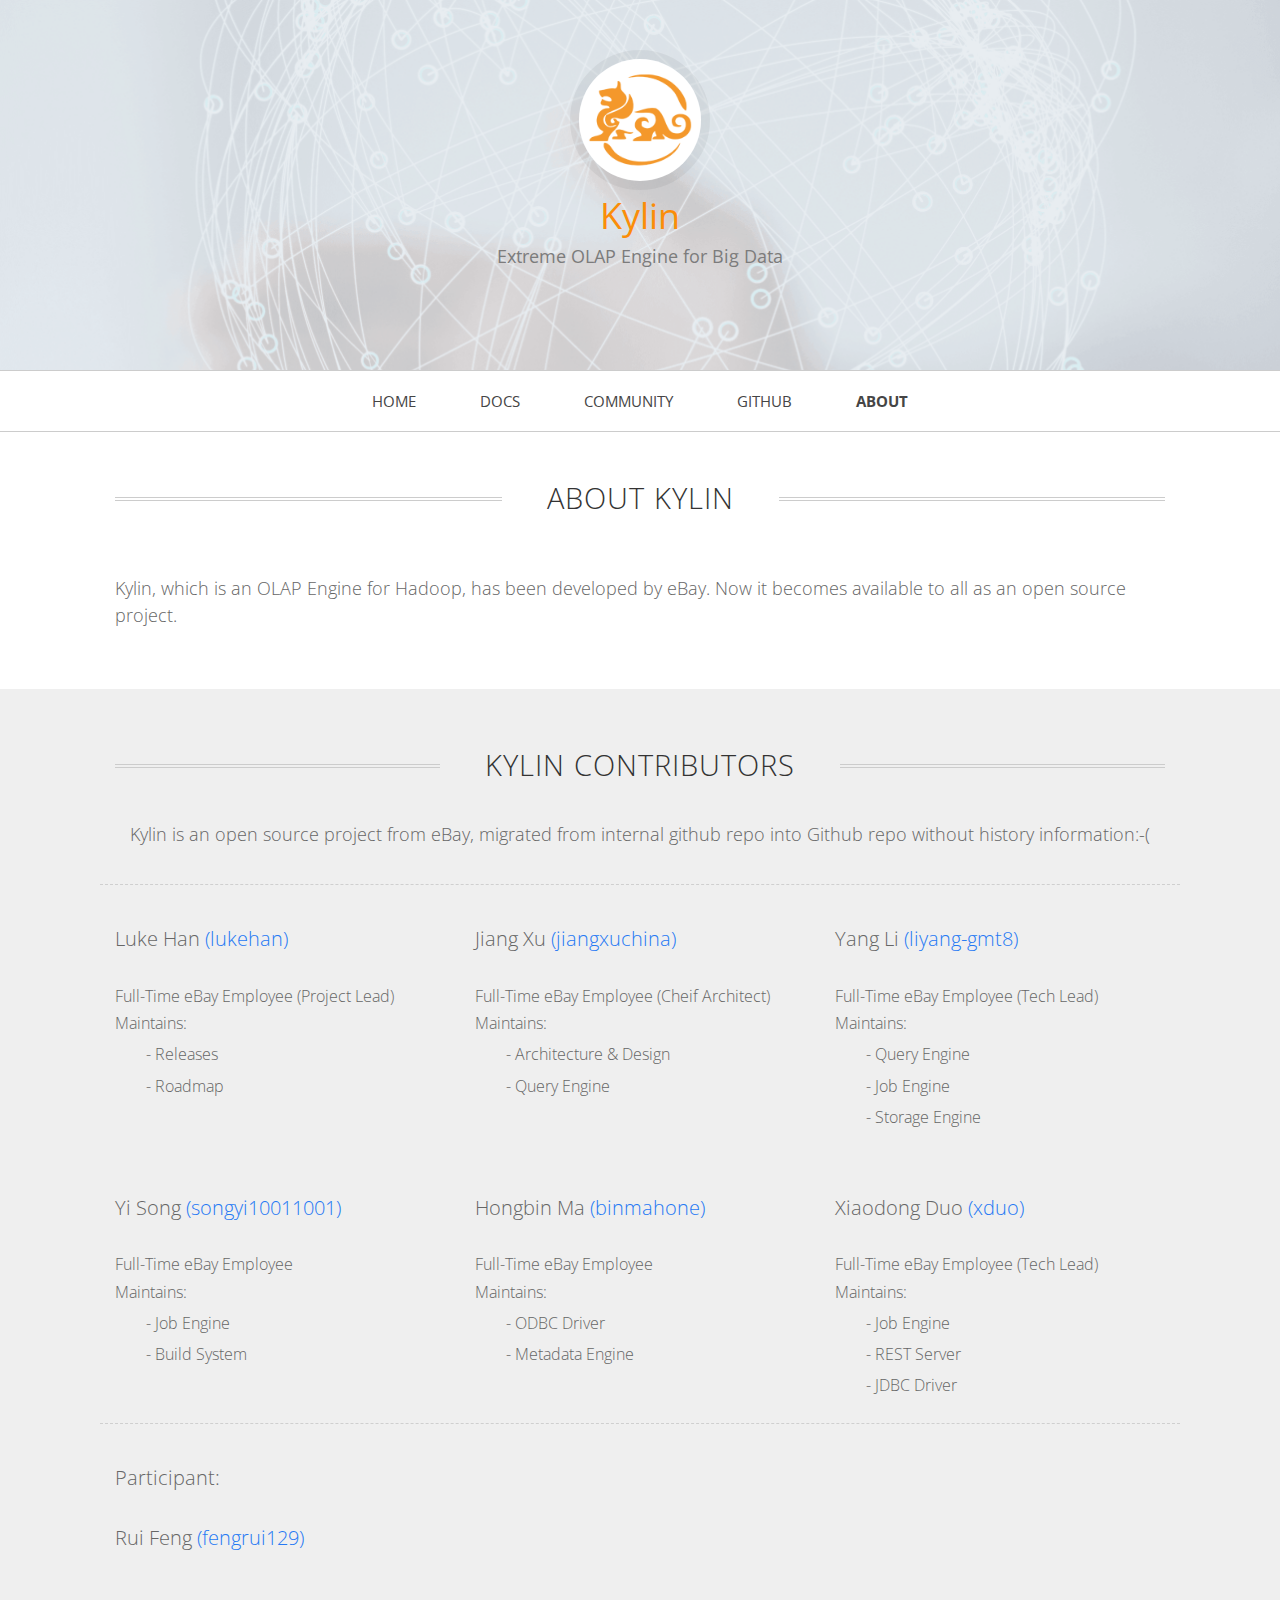
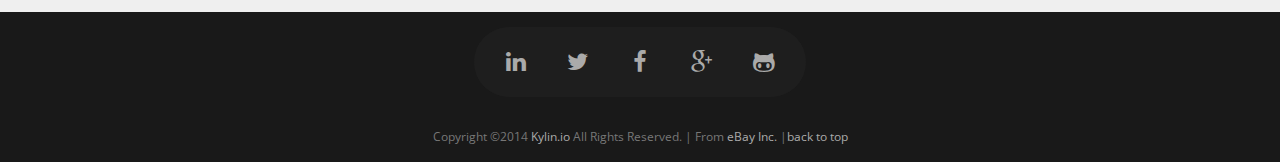
==== about.html @ 68517e30 "move pages from gh-pages to this repo" ====
<!DOCTYPE html>
<html lang="en">
<head>
<meta charset="utf-8">
<meta name="viewport"    content="width=device-width, initial-scale=1.0">
<meta name="description" content="">
<meta name="author"      content="Plotline">
<title>Kylin OLAP Engine for Big Data</title>
<link rel="shortcut icon" href="favicon.ico" type="image/x-icon">
<link rel="stylesheet" href="assets/css/animate.css">
<!-- Bootstrap -->
<link rel="stylesheet" href="assets/css/bootstrap.min.css">

<!-- Fonts -->
<link rel="stylesheet" href="http://fonts.googleapis.com/css?family=Alice|Open+Sans:400,300,600,700">

<!-- Icons -->
<link rel="stylesheet" href="assets/css/font-awesome.min.css">
<!-- Custom styles -->
<link rel="stylesheet" href="assets/css/styles.css">

<!--[if lt IE 9]> <script src="assets/js/html5shiv.js"></script> <![endif]-->
<script>
  (function(i,s,o,g,r,a,m){i['GoogleAnalyticsObject']=r;i[r]=i[r]||function(){
  (i[r].q=i[r].q||[]).push(arguments)},i[r].l=1*new Date();a=s.createElement(o),
  m=s.getElementsByTagName(o)[0];a.async=1;a.src=g;m.parentNode.insertBefore(a,m)
  })(window,document,'script','//www.google-analytics.com/analytics.js','ga');

  ga('create', 'UA-55534813-1', 'auto');
  ga('send', 'pageview');

</script>
</head>
<body class="home">
<header id="header" >
  <div id="head" class="parallax" parallax-speed="2" >
    <div id="logo" class="text-center"> <img class="img-circle" id="circlelogo" src="assets/images/kylin_logo.jpg" > <span class="title" >Kylin</span> <span class="tagline">Extreme OLAP Engine for Big Data<br>
      </span> </div>
  </div>
  <nav class="navbar navbar-default navbar-sticky">
    <div class="container-fluid">
      <div class="navbar-header"> </div>
      <div class="navbar-collapse collapse">
        <ul class="nav navbar-nav">
          <li><a href="index.html">Home</a></li>
          <li><a href="document.html" >Docs</a></li>
          <li><a href="community.html">Community</a></li>          
          <li><a href="https://github.com/KylinOLAP/Kylin" target="_blank">github</a></li>
          <li><a href="about.html"><b>About</b></a></li>
        </ul>
      </div>
      <!--/.nav-collapse --> 
    </div>
  </nav>
</header>
<main id="main" >
<section id="first" class="main">
    <header style="padding:2em 0 4em 0;">
      <div class="container" >
        <h4 class="section-title"><span> About Kylin </span></h4>
         <!-- second-->
  <div class="row">
          <div class="col-sm-12 col-md-12">
            <div >
            <p class="aboutkylin" style="font-size:1.2em">Kylin, which is an OLAP Engine for Hadoop, has been developed by eBay. Now it becomes available to all as an open source project.</p>
           
          </div>
        </div>
         </div>
      </div>
      <!-- /container --> 
      
    </header>
  </section>

  
    <div id="second" class=" main" style="background-color:#efefef;" >
      <header style="background-color:#efefef;" >
        <div class="container">
          <h4 class="section-title"><span>Kylin Contributors</span></h4>
          <div class="row" style="margin-top:-20px;" id="contributors">
          <p class="core_team">Kylin is an open source project from eBay, migrated from internal github repo into Github repo without history information:-(</p>
            <div class="col-sm-4 col-md-4">
              <p class="normal_text people_name">Luke Han <a href="https://github.com/lukehan" target="_blank">(lukehan)</a></p>
              <p><span class="people_intro">Full-Time eBay Employee (Project Lead)</span><br/><span class="maintain">Maintains:</span><br/>
<span class="maintains">- Releases</span><br/>
<span class="maintains">- Roadmap</span></p>
        
            </div>
       
            <div class="col-sm-4 col-md-4">
              <p class="normal_text people_name">Jiang Xu <a href="https://github.com/jiangxuchina" target="_blank">(jiangxuchina)</a></p>
              <p><span class="people_intro">Full-Time eBay Employee (Cheif Architect)</span><br/><span class="maintain">Maintains:</span><br/>
<span class="maintains">- Architecture & Design</span><br/>
<span class="maintains">- Query Engine</span></p>
        
            </div>
            
            <div class="col-sm-4 col-md-4">
              <p class="normal_text people_name">Yang Li <a href="https://github.com/liyang-gmt8" target="_blank">(liyang-gmt8)</a></p>
              <p><span class="people_intro">Full-Time eBay Employee (Tech Lead)</span><br/><span class="maintain">Maintains:</span><br/>
<span class="maintains">- Query Engine</span><br/>
<span class="maintains">- Job Engine</span><br/>
<span class="maintains">- Storage Engine</span></p>
        
            </div>
          
          </div>
          
          <div class="row"  id="contributors2">
         
            <div class="col-sm-4 col-md-4">
              <p class="normal_text people_name">Yi Song <a href="https://github.com/songyi10011001" target="_blank">(songyi10011001)</a></p>
              <p><span class="people_intro">Full-Time eBay Employee</span><br/><span class="maintain">Maintains:</span><br/>
<span class="maintains">- Job Engine</span><br/>
<span class="maintains">- Build System</span></p>
        
            </div>
       
            <div class="col-sm-4 col-md-4">
              <p class="normal_text people_name">Hongbin Ma <a href="https://github.com/binmahone" target="_blank">(binmahone)</a></p>
              <p><span class="people_intro">Full-Time eBay Employee</span><br/><span class="maintain">Maintains:</span><br/>
<span class="maintains">- ODBC Driver</span><br/>
<span class="maintains">- Metadata Engine</span></p>
        
            </div>
            
            <div class="col-sm-4 col-md-4">
              <p class="normal_text people_name">Xiaodong Duo <a href="https://github.com/xduo" target="_blank">(xduo)</a></p>
              <p><span class="people_intro">Full-Time eBay Employee (Tech Lead)</span><br/><span class="maintain">Maintains:</span><br/>
<span class="maintains">- Job Engine</span><br/>
<span class="maintains">- REST Server</span><br/>
<span class="maintains">- JDBC Driver</span></p>
        
            </div>
          
          </div>
          
       
             <p class="normal_text">Participant: <p>
             <p class="normal_text participant">Rui Feng <a href="https://github.com/fengrui129" target="_blank">(fengrui129)</a></p>
          
        </div>
        <!-- /container --> 
        
      </header>
    </div>
    <!-- / section --> 
  </div>
  <!-- /container -->
  
  </header>
  </section>
</main>
<footer id="underfooter">
  <div class="container">
    <div class="row">
      <div class="col-md-12 widget" >
        <div class="widget-body" style="text-align:center">
          <ul class="icons">
            <li><a href="https://www.linkedin.com/groups/KylinOLAP-6785709?home=&gid=6785709&trk=anet_ug_hm" target="_blank" class="fa fa-linkedin fa-lg"></a></li>
            <li><a href="https://twitter.com/debashis_saha/status/519612003443146752" target="_blank" class="fa fa-twitter fa-lg"></a></li>
            <li><a href="https://www.facebook.com/kylinio?skip_nax_wizard=true&ref_type=logout_gear" target="_blank" class="fa fa-facebook fa-lg"></a></li>
            <li><a href="https://plus.google.com/communities/101138166999680123468" target="_blank" class="fa fa-google-plus fa-lg"></a></li>
            <li><a href="https://github.com/KylinOLAP/Kylin" target="_blank" class="fa fa-github-alt fa-lg"></a></li>
            <!--  <li><a href="#" class="fa fa-weibo fa-lg"></a></li>
         <li><a href="#" class="fa fa-weixin fa-lg"></a></li>-->
          </ul>
          <p style="text-align:center" > Copyright ©2014 <a href="http://kylin.io">Kylin.io</a> All Rights Reserved. | From <a href="http://www.ebayinc.com/">eBay Inc.</a> |<a href="#">back to top</a><br>
          </p>
        </div>
      </div>
    </div>
    <!-- /row of widgets --> 
  </div>
</footer>
<script src="assets/js/jquery-1.9.1.min.js"></script> 
<script src="assets/js/main.js"></script>
</body>
</html>
---- assets/css/styles.css ----
@font-face {
    font-family: 'HelveticaNeueLight';
    src: url('../fonts/helveticaneue_lt.eot');
    src: url('../fonts/helveticaneue_lt.eot') format('embedded-opentype'),
         url('../fonts/helveticaneue_lt.woff') format('woff'),
         url('../fonts/helveticaneue_lt.ttf') format('truetype'),
         url('../fonts/helveticaneue_lt.svg#HelveticaNeueLight') format('svg');
}

@font-face {
    font-family: 'HelveticaNeueRegular';
    src: url('../fonts/helveticaneue-webfont.eot');
    src: url('../fonts/helveticaneue-webfont.eot') format('embedded-opentype'),
         url('../fonts/helveticaneue-webfont.woff') format('woff'),
         url('../fonts/helveticaneue-webfont.ttf') format('truetype'),
         url('../fonts/helveticaneue-webfont.svg#HelveticaNeueRegular') format('svg');
}


/*@font-face {
    font-family: 'open_sanslight';
    src: url('../fonts/opensans-light-webfont.eot');
    src: url('../fonts/opensans-light-webfont.eot?#iefix') format('embedded-opentype'),
         url('../fonts/opensans-light-webfont.woff') format('woff'),
         url('../fonts/opensans-light-webfont.ttf') format('truetype'),
         url('../fonts/opensans-light-webfont.svg#open_sanslight') format('svg');
    font-weight: normal;
    font-style: normal;

}

@font-face {
    font-family: 'open_sansregular';
    src: url('../fonts/opensans-regular-webfont.eot');
    src: url('../fonts/opensans-regular-webfont.eot?#iefix') format('embedded-opentype'),
         url('../fonts/opensans-regular-webfont.woff') format('woff'),
         url('../fonts/opensans-regular-webfont.ttf') format('truetype'),
         url('../fonts/opensans-regular-webfont.svg#open_sansregular') format('svg');
    font-weight: normal;
    font-style: normal;

}
*/



html {
	font-size: 100%;
}


body {
	font-size: 14px;
	font-size: 0.9375rem;
	font-family: 'Open sans', 'HelveticaNeueRegular', Arial, sans-serif;
	color: #666666;
	font-weight:400;
	padding: 0;
}
.topspace {
	margin-top: 40px;
}
p {
	line-height: 1.6em;
	margin: 0 0 30px 0;
	
}

.title_text{
	font-size:1.1em !important;
}

.big_text{
	font-size:1.7em !important;
	font-family: 'Open sans';
	font-weight:300;
}

.normal_text{
	font-size:1.3em !important;
	font-family: 'Open sans';
	font-weight:600;
}
ul, ol {
	line-height: 1.6em;
	margin: 0 0 30px 0;
}
h1, h2, h3, h4, h5, h6, .h1, .h2, .h3, .h4, .h5, .h6 {
	font-family: 'Open sans', 'HelveticaNeueRegular', Arial, sans-serif;
	font-weight: 400;
	color: #333333;
}
h1 {
	font-size: 40px;
	font-size: 2.5rem;
}
h2 {
	font-size: 36px;
	font-size: 2.25rem;
}
h3 {
	font-size: 30px;
	font-size: 1.875rem;
}
h4 {
	font-size: 24px;
	font-size: 1.5rem;
}
h5 {
	font-size: 20px;
	font-size: 1.25rem;
}
a {
	color: #2679f4;
	-webkit-transition: 0.25s;
	-moz-transition: 0.25s;
	-o-transition: 0.25s;
	transition: 0.25s;
}
a:hover, a:focus {
	cursor: pointer;
	color: #2062c4;
	text-decoration: none;
}
/*********************************************************************
 

                                HEADER


**********************************************************************/
#head {
	background: #f4f4f4 url(../images/data.png) top center;
	background-size: cover;
	color: #7C7C7C;
	height: 370px
}
#head .title {
	font-family: 'Open sans';
	font-weight:400;
	font-size: 49px;
	font-size: 3.0625rem;
/*	background-image: -webkit-gradient( linear, left bottom, right bottom, color-stop(0, #C6419E), color-stop(1, #6382FF) );
	background-image: -o-linear-gradient(right, #C6419E 0%, #6382FF 100%);
	background-image: -moz-linear-gradient(right, #C6419E 0%, #6382FF 100%);
	background-image: -webkit-linear-gradient(right, #C6419E 0%, #6382FF 100%);
	background-image: -ms-linear-gradient(right, #C6419E 0%, #6382FF 100%);
	background-image: linear-gradient(to right, #C6419E 0%, #6382FF 100%);
	-webkit-background-clip: text;
	-webkit-text-fill-color: transparent;*/
  
}

#head img.img-circle {
  display: block;
  width: 140px;
  height: 140px;
  overflow: hidden;
  border: 9px solid rgba(0, 0, 0, 0.05);
  margin: 0 auto;  
}


#head .title a {
  text-decoration: none;
  color: #333333;
}
#head .tagline {
  display: block;
  font-size: 14px;
  font-size: 1.1rem;
  line-height: 1.2em;
  color: #7C7C7C;
  margin: 5px 0 0;
}
#head .tagline b {
  font-weight: normal;
}
#head .tagline a {
  color: #5E5E5E;
}

#logo{
	padding-top:50px;
	}


.home #head .title {
	font-size: 36px;
	color:#fb8d08;
	/*color:#146df3;*/
	
}


#getstart {
	text-align: center;
	padding:20px;
	font-size:16px;
	font-weight: 500;
	width: 150px;
	margin: 10px auto;
	padding: 0.6em 0.8em;
	background: rgba(38,121,244,0.8);
	/*border: 1px solid #2679f4;	*/
   -webkit-animation-delay: 1s;
   -ms-animation-delay: 1s;
    -moz-animation-delay: 1s;
	-o-animation-delay: 1s;
	animation-delay: 1s;
	border-radius:3px;
}
#getstart a{
	color: #fff;
	}

#getstart:hover {
	/*border: 1px solid #2062c4;*/
}
/*********************************************************************
 

                            NAVBAR 


**********************************************************************/
.navbar {
	border-width: 1px 0;
	-webkit-border-radius: 0;
	-webkit-background-clip: padding-box;
	-moz-border-radius: 0;
	-moz-background-clip: padding;
	border-radius: 0;
	background-clip: padding-box;
	width: 100%;
}
.navbar.stick {
	position: fixed;
	top: 0;
	left: 0;
	opacity: .95;
}
.navbar-collapse {
	-webkit-border-radius: 0;
	-webkit-background-clip: padding-box;
	-moz-border-radius: 0;
	-moz-background-clip: padding;
	border-radius: 0;
	background-clip: padding-box;
	font-family: 'Open sans';
	font-weight:400;
	text-transform: uppercase;
}
.navbar-nav {
	float: none;
	margin: 0 auto;
	text-align: center;
}
.navbar-nav > li {
	float: none;
	display: inline-block;
}
.navbar-nav > li > a {
	padding: 20px 30px;
}
.navbar-default {
	background-color: #ffffff;
	border-color: #cccccc;
}
.navbar-default .navbar-nav > li > a {
	color: #454545;
}
.navbar-default .navbar-nav > li > a:hover, .navbar-default .navbar-nav > li > a:focus {
	color: #000000;
	background-color: #ffffff;
}
.navbar-default .navbar-nav > .active > a, .navbar-default .navbar-nav > .active > a:hover, .navbar-default .navbar-nav > .active > a:focus {
	color: #000000;
	background-color: #ffffff;
}
.navbar-default .dropdown ul.dropdown-menu > li > a {
	color: #454545;
}
.navbar-default .dropdown ul.dropdown-menu > li > a:hover {
	background-color: #eeeeee;
	color: #000000;
}
/*.top-logo {
	background-image: -webkit-gradient(  linear,  left bottom,  right bottom,  color-stop(0, #C6419E),  color-stop(1, #6382FF) );
	background-image: -o-linear-gradient(right, #C6419E 0%, #6382FF 100%);
	background-image: -moz-linear-gradient(right, #C6419E 0%, #6382FF 100%);
	background-image: -webkit-linear-gradient(right, #C6419E 0%, #6382FF 100%);
	background-image: -ms-linear-gradient(right, #C6419E 0%, #6382FF 100%);
	background-image: linear-gradient(to right, #C6419E 0%, #6382FF 100%);
	-webkit-background-clip: text;
	-webkit-text-fill-color: transparent;
}*/
.top-logo-border {
	background-color: #efefef;
	width: 3em;
	height: 3em;
	border-radius: 1.5em;
}
/*********************************************************************************/
/* Main Sections                                                                 */
/*********************************************************************************/

.main {
	position: relative;
	margin: 0;
	font-family: 'Open sans';
	font-weight:300;
}

.indent{
	margin-left:40px;
	line-height:1.8em}
	
.main p {
	margin-top: 1.25em;
	font-size: 1.04em;
	font-weight: 100;
	padding: 0;
	
	line-height: 2em;
}
.main p a {
	color: #2679f4;
	-webkit-transition: 0.25s;
	transition: 0.25s;
}
.main p a:hover, a:focus {
	cursor: pointer;
	color: #2062c4;
	text-decoration: none;
}
.main > header {
	background: #fff;
	text-align: center;
	padding: 4em 0 4em 0;
	margin: 0;
}
.main > header h2 {
	font-size: 2.25em;
	font-weight: 300;
	margin-bottom: 0;
}
.main > header p {
	margin: 2em 0 0 0;
	padding: 0;
	text-align: left;
	line-height: 1.5em
}

.less-margin{
	margin-top:1em !important;
	}
.main > .content {
	padding: 6em 0 6em 0;
}
.main > .content > .container {
}
.main > .content h3 {
	font-size: 1.5em;
}
/*********************************************************************
 

                                CONTENT


**********************************************************************/

.circle {
	width: 8em;
	height: 8em;
	border-radius: 4em;
	text-align: center;
	margin: 0 auto;
	border: 1px solid #333;
	padding-top: 2em;
}
.circle-icon {
	font-size: 4.3em;
	text-align: center;
	vertical-align: middle;
	padding-top: 0.5em;
	color: #666666;
}
.version:hover {
	opacity: .7;
	-webkit-transition: 0.25s;
	-moz-transition: 0.25s;
	-o-transition: 0.25s;
	transition: 0.25s;
}

.biggericon {
	font-size: 58px;
}
#lessmargin {
	margin-top: 1.4em;
}
img {
	max-width: 100%;
}
.section-title, .entry-title {
	display: block;
	width: 100%;
	overflow: hidden;
	margin: 0px 0 25px;
	text-align: center;
	font-weight: 300;
	text-transform: uppercase;
	font-size: 36px;
	font-size: 1.8rem;
	letter-spacing: 1px;
}
.section-title a, .entry-title a {
	color: #333333;
}
.section-title span, .entry-title span {
	display: inline-block;
	position: relative;
}
.section-title span:before, .entry-title span:before, .section-title span:after, .entry-title span:after {
	content: "";
	position: absolute;
	height: 4px;
	top: .53em;
	width: 400%;
	border-bottom: 1px solid #ccc;
	border-top: 1px solid #ccc;
}
.section-title span:before, .entry-title span:before {
	right: 100%;
	margin-right: 45px;
}
.section-title span:after, .entry-title span:after {
	left: 100%;
	margin-left: 45px;
}
.entry-header .entry-meta {
	text-align: center;
	font-family: Georgia, serif;
	font-size: 18px;
	font-size: 1.125rem;
	font-style: italic;
	font-weight: normal;
	color: #a5a5a5;
	margin: 0 0 15px 0;
}
.entry-header .entry-meta a {
	color: #a5a5a5;
}
.entry-content {
	margin: 0 0 60px 0;
}
.code-lan {
	font-family: "Open sans", Helvetica, Arial, sans-serif;
	font-size: 1.1em !important;
	text-align: center !important;
}
.code-lan>span {
	padding-left: 10px;
	padding-right: 10px;
}



#left-menu{
	line-height:2.5em !important;
	list-style:none;
	text-align:left;
	margin-top:10px;
	}

#left-menu li{
	border-bottom:1px solid #e9e9e9;
	cursor:pointer;
	}

a.section-menu-title{
	color:#666;
	font-weight:400;
	-webkit-transition: 0.25s;
	-moz-transition: 0.25s;
	-o-transition: 0.25s;
	transition: 0.25s;	
	padding-left:1em
	}

a.section-menu-title:hover{
	color:#404040 !important;
	}	


.maintains{
	padding-left:2em;
	line-height:2em !important;}

.maintain{
	line-height:2em !important;
	}

.people_intro{
	/*border-bottom:1px dashed #CCC;
	line-height:2em;
	padding-bottom:0.3em*/
	}

#contributors{
	padding-bottom:1.4em
	}

#contributors2{
	border-bottom:1px dashed #cfcfcf;
		padding-bottom:1.4em
	}

.core_team{
	text-align:center !important; font-size:1.2em !important;
	padding-bottom:2em !important;
	border-bottom:1px dashed #cfcfcf;
	}

.participant{
	margin-top:0px !important}
	

.content-p{
	margin-top:1em !important;}



.content-header{
	text-align:left;
	font-weight:bold !important;
	}

/*********************************************************************
 

                                FOOTER


**********************************************************************/


ul.icons
		{
			position: relative;
			background: rgba(128,128,128,0.05);
			border-radius: 4em;
			display: inline-block;
			padding: 0.35em 0.75em 0.35em 0.75em;
			font-size: 1.45em;
			cursor: default;
			
		}
		
			ul.icons li
			{
				display: inline-block;
			}

				ul.icons li a
				{
					display: inline-block;
					background: none;
					width: 2.5em;
					height: 2.5em;
					line-height: 2.5em;
					text-align: center;
					border-radius: 100%;
					border: 0;
					color: inherit;
				}
				
					ul.icons li a:hover
					{
						color: #ef8376;
					}

		ol.style1
		{
		}
		
#footer {
	background: #232323;
	padding: 30px 0 0 0;
	font-size: 12px;
	color: #999;
}
#footer a {
	color: #ccc;
}
#footer a:hover {
	color: #fff;
}
#footer h3.widget-title {
	font-size: 15px;
	font-size: 0.9375rem;
	text-transform: uppercase;
	color: #ccc;
	margin: 0 0 20px;
}
#underfooter {
	background: #191919;
	padding: 15px 0;
	color: #777;
	font-size: 12px;
}
#underfooter a {
	color: #aaa;
}
#underfooter a:hover {
	color: #fff;
}
#underfooter p {
	margin: 0;
}

/* Max page width
/////////////////////////////////////////////////////////////////////*/
@media (min-width: 1200px) {
.container {
	max-width: 1080px;
}
}
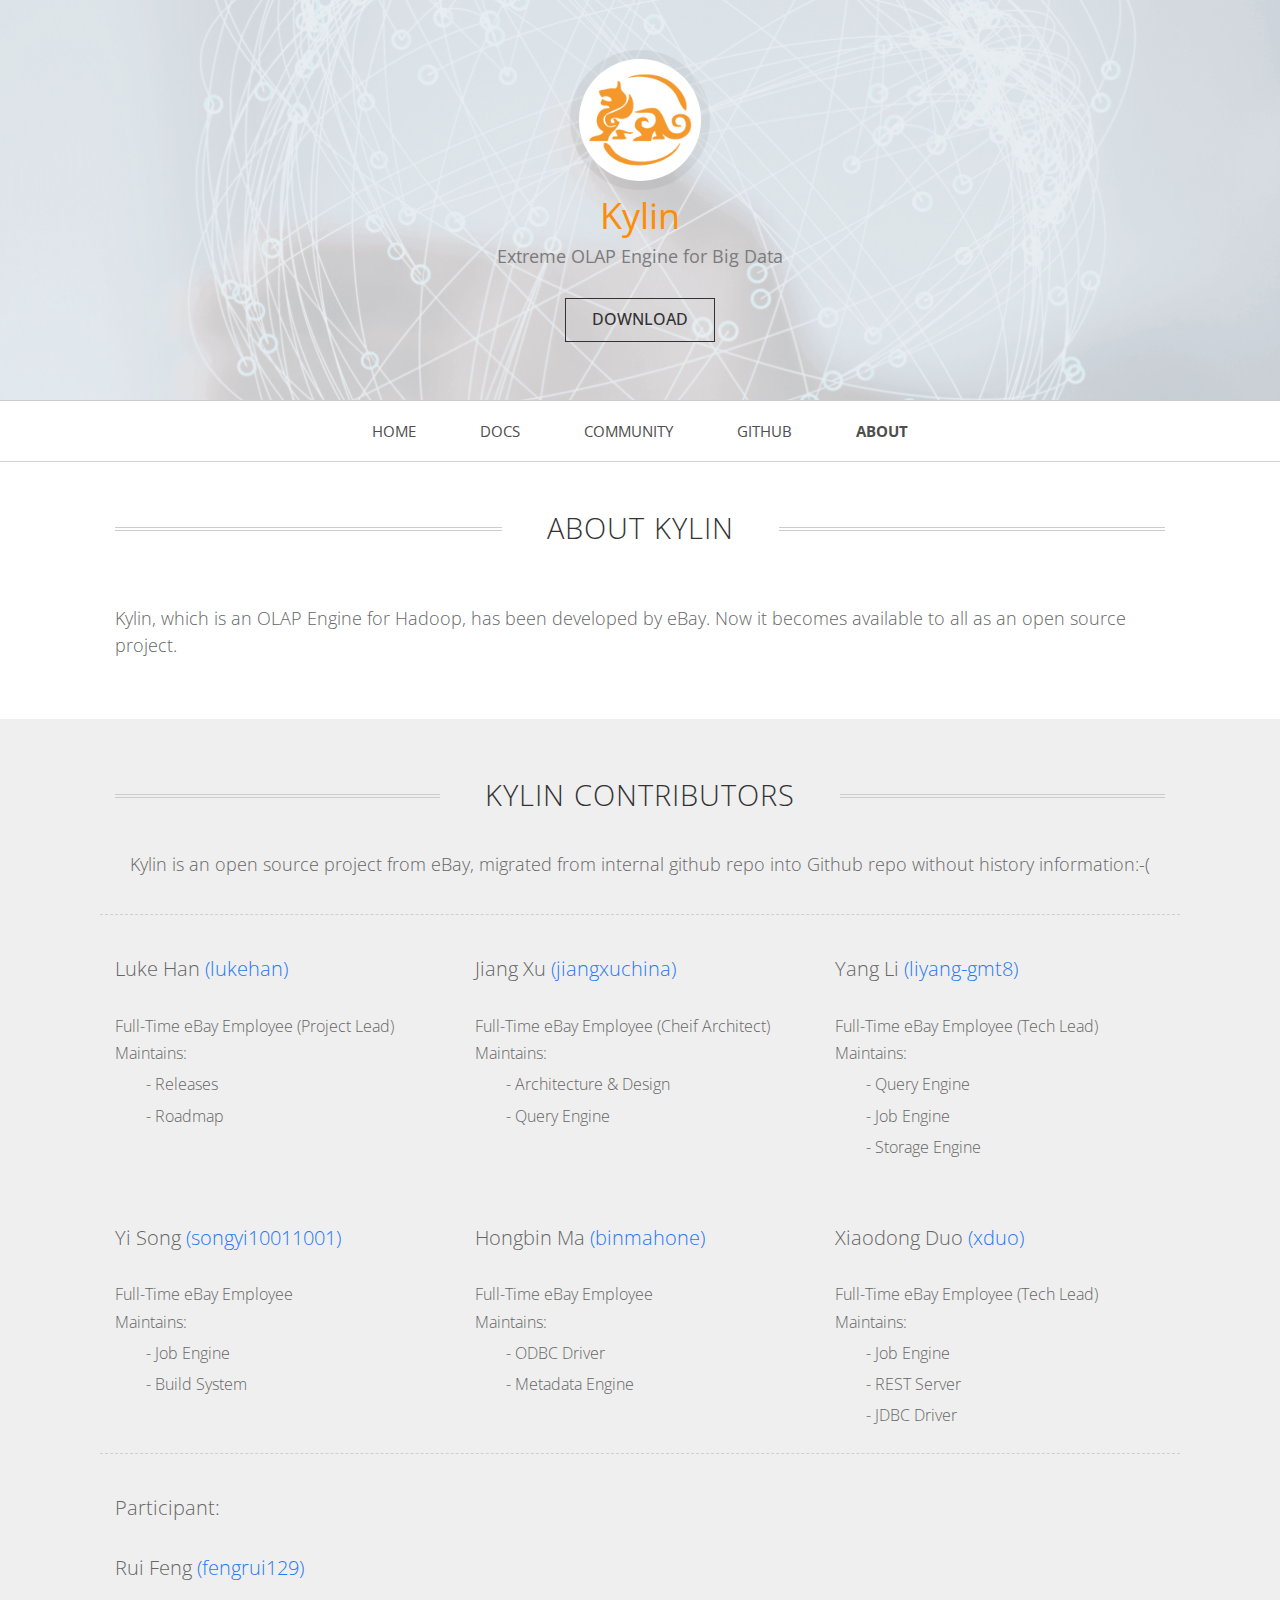
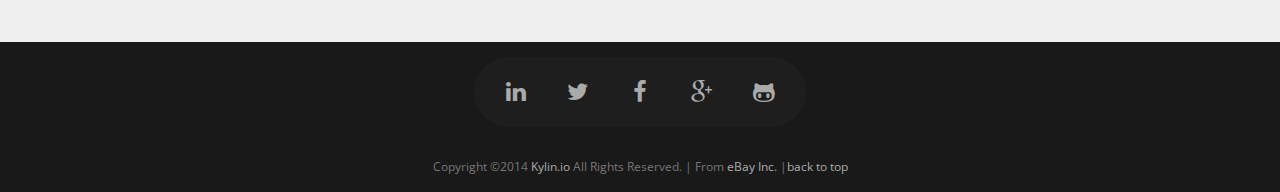
==== commit 1d26458b: "Add snapshot for kylin tableau tutorial" ====
--- a/about.html
+++ b/about.html
@@ -3,9 +3,10 @@
 <head>
 <meta charset="utf-8">
 <meta name="viewport"    content="width=device-width, initial-scale=1.0">
-<meta name="description" content="">
-<meta name="author"      content="Plotline">
-<title>Kylin OLAP Engine for Big Data</title>
+<meta name="description" content="Kylin.IO About Page">
+<meta name="author"      content="Kylin.IO">
+
+<title>Kylin OLAP Engine for Big Data | About</title>
 <link rel="shortcut icon" href="favicon.ico" type="image/x-icon">
 <link rel="stylesheet" href="assets/css/animate.css">
 <!-- Bootstrap -->
@@ -33,26 +34,41 @@
 </head>
 <body class="home">
 <header id="header" >
-  <div id="head" class="parallax" parallax-speed="2" >
+  <div id="head" class="parallax" parallax-speed="3" >
     <div id="logo" class="text-center"> <img class="img-circle" id="circlelogo" src="assets/images/kylin_logo.jpg" > <span class="title" >Kylin</span> <span class="tagline">Extreme OLAP Engine for Big Data<br>
-      </span> </div>
+      </span> 
+       <div id="download"><a href="https://github.com/KylinOLAP/Kylin/archive/master.zip">DOWNLOAD</a></div>
+       </div>
   </div>
-  <nav class="navbar navbar-default navbar-sticky">
-    <div class="container-fluid">
-      <div class="navbar-header"> </div>
-      <div class="navbar-collapse collapse">
-        <ul class="nav navbar-nav">
-          <li><a href="index.html">Home</a></li>
+ </header>
+  <nav class="navbar navbar-default" role="navigation" id="nav-wrapper">
+  <div class="container-fluid" id="nav">
+    <!-- Brand and toggle get grouped for better mobile display -->
+    <div class="navbar-header">
+      <button type="button" class="navbar-toggle collapsed" data-toggle="collapse" data-target="#bs-example-navbar-collapse-1">
+        <span class="sr-only">Toggle navigation</span>
+        <span class="icon-bar"></span>
+        <span class="icon-bar"></span>
+        <span class="icon-bar"></span>
+      </button>
+     
+    </div>
+
+    <!-- Collect the nav links, forms, and other content for toggling -->
+    <div class="collapse navbar-collapse" id="bs-example-navbar-collapse-1">
+      <ul class="nav navbar-nav">
+     <li><a href="index.html">Home</a></li>
           <li><a href="document.html" >Docs</a></li>
-          <li><a href="community.html">Community</a></li>          
-          <li><a href="https://github.com/KylinOLAP/Kylin" target="_blank">github</a></li>
-          <li><a href="about.html"><b>About</b></a></li>
-        </ul>
-      </div>
-      <!--/.nav-collapse --> 
-    </div>
-  </nav>
-</header>
+          <li><a href="community.html" >Community</a></li>
+          <li><a href="https://github.com/KylinOLAP/Kylin" target="_blank">Github</a></li>
+          <li><a href="about.html" ><b>About</b></a></li>
+      </ul>
+      
+
+    </div><!-- /.navbar-collapse -->
+  </div><!-- /.container-fluid -->
+</nav>
+
 <main id="main" >
 <section id="first" class="main">
     <header style="padding:2em 0 4em 0;">
@@ -176,5 +192,6 @@
 </footer>
 <script src="assets/js/jquery-1.9.1.min.js"></script> 
 <script src="assets/js/main.js"></script>
+<script src="assets/js/bootstrap.min.js"></script> 
 </body>
 </html>
--- a/assets/css/styles.css
+++ b/assets/css/styles.css
@@ -1,22 +1,13 @@
 @font-face {
-    font-family: 'HelveticaNeueLight';
-    src: url('../fonts/helveticaneue_lt.eot');
-    src: url('../fonts/helveticaneue_lt.eot') format('embedded-opentype'),
-         url('../fonts/helveticaneue_lt.woff') format('woff'),
-         url('../fonts/helveticaneue_lt.ttf') format('truetype'),
-         url('../fonts/helveticaneue_lt.svg#HelveticaNeueLight') format('svg');
-}
-
+	font-family: 'HelveticaNeueLight';
+	src: url('../fonts/helveticaneue_lt.eot');
+	src: url('../fonts/helveticaneue_lt.eot') format('embedded-opentype'),  url('../fonts/helveticaneue_lt.woff') format('woff'),  url('../fonts/helveticaneue_lt.ttf') format('truetype'),  url('../fonts/helveticaneue_lt.svg#HelveticaNeueLight') format('svg');
+}
 @font-face {
-    font-family: 'HelveticaNeueRegular';
-    src: url('../fonts/helveticaneue-webfont.eot');
-    src: url('../fonts/helveticaneue-webfont.eot') format('embedded-opentype'),
-         url('../fonts/helveticaneue-webfont.woff') format('woff'),
-         url('../fonts/helveticaneue-webfont.ttf') format('truetype'),
-         url('../fonts/helveticaneue-webfont.svg#HelveticaNeueRegular') format('svg');
-}
-
-
+	font-family: 'HelveticaNeueRegular';
+	src: url('../fonts/helveticaneue-webfont.eot');
+	src: url('../fonts/helveticaneue-webfont.eot') format('embedded-opentype'),  url('../fonts/helveticaneue-webfont.woff') format('woff'),  url('../fonts/helveticaneue-webfont.ttf') format('truetype'),  url('../fonts/helveticaneue-webfont.svg#HelveticaNeueRegular') format('svg');
+}
 /*@font-face {
     font-family: 'open_sanslight';
     src: url('../fonts/opensans-light-webfont.eot');
@@ -47,14 +38,12 @@
 html {
 	font-size: 100%;
 }
-
-
 body {
 	font-size: 14px;
 	font-size: 0.9375rem;
 	font-family: 'Open sans', 'HelveticaNeueRegular', Arial, sans-serif;
 	color: #666666;
-	font-weight:400;
+	font-weight: 400;
 	padding: 0;
 }
 .topspace {
@@ -63,23 +52,19 @@
 p {
 	line-height: 1.6em;
 	margin: 0 0 30px 0;
-	
-}
-
-.title_text{
-	font-size:1.1em !important;
-}
-
-.big_text{
-	font-size:1.7em !important;
+}
+.title_text {
+	font-size: 1.1em !important;
+}
+.big_text {
+	font-size: 1.7em !important;
 	font-family: 'Open sans';
-	font-weight:300;
-}
-
-.normal_text{
-	font-size:1.3em !important;
+	font-weight: 300;
+}
+.normal_text {
+	font-size: 1.3em !important;
 	font-family: 'Open sans';
-	font-weight:600;
+	font-weight: 600;
 }
 ul, ol {
 	line-height: 1.6em;
@@ -133,14 +118,13 @@
 	background: #f4f4f4 url(../images/data.png) top center;
 	background-size: cover;
 	color: #7C7C7C;
-	height: 370px
+	height: 400px
 }
 #head .title {
 	font-family: 'Open sans';
-	font-weight:400;
+	font-weight: 400;
 	font-size: 49px;
-	font-size: 3.0625rem;
-/*	background-image: -webkit-gradient( linear, left bottom, right bottom, color-stop(0, #C6419E), color-stop(1, #6382FF) );
+	font-size: 3.0625rem;/*	background-image: -webkit-gradient( linear, left bottom, right bottom, color-stop(0, #C6419E), color-stop(1, #6382FF) );
 	background-image: -o-linear-gradient(right, #C6419E 0%, #6382FF 100%);
 	background-image: -moz-linear-gradient(right, #C6419E 0%, #6382FF 100%);
 	background-image: -webkit-linear-gradient(right, #C6419E 0%, #6382FF 100%);
@@ -150,72 +134,66 @@
 	-webkit-text-fill-color: transparent;*/
   
 }
-
 #head img.img-circle {
-  display: block;
-  width: 140px;
-  height: 140px;
-  overflow: hidden;
-  border: 9px solid rgba(0, 0, 0, 0.05);
-  margin: 0 auto;  
-}
-
-
+	display: block;
+	width: 140px;
+	height: 140px;
+	overflow: hidden;
+	border: 9px solid rgba(0, 0, 0, 0.05);
+	margin: 0 auto;
+}
 #head .title a {
-  text-decoration: none;
-  color: #333333;
+	text-decoration: none;
+	color: #333333;
 }
 #head .tagline {
-  display: block;
-  font-size: 14px;
-  font-size: 1.1rem;
-  line-height: 1.2em;
-  color: #7C7C7C;
-  margin: 5px 0 0;
+	display: block;
+	font-size: 14px;
+	font-size: 1.1rem;
+	line-height: 1.2em;
+	color: #7C7C7C;
+	margin: 5px 0 0;
 }
 #head .tagline b {
-  font-weight: normal;
+	font-weight: normal;
 }
 #head .tagline a {
-  color: #5E5E5E;
-}
-
-#logo{
-	padding-top:50px;
-	}
-
-
+	color: #5E5E5E;
+}
+#logo {
+	padding-top: 50px;
+}
 .home #head .title {
 	font-size: 36px;
-	color:#fb8d08;
-	/*color:#146df3;*/
+	color: #fb8d08;/*color:#146df3;*/
 	
 }
-
-
-#getstart {
-	text-align: center;
-	padding:20px;
-	font-size:16px;
+#download {
+	text-align: center;
+	padding: 20px;
+	font-size: 16px;
 	font-weight: 500;
 	width: 150px;
-	margin: 10px auto;
+	margin: 30px auto;
 	padding: 0.6em 0.8em;
-	background: rgba(38,121,244,0.8);
-	/*border: 1px solid #2679f4;	*/
-   -webkit-animation-delay: 1s;
-   -ms-animation-delay: 1s;
-    -moz-animation-delay: 1s;
+	color: #333;
+	/*background: rgba(38,121,244,0.8);*/
+	border: 1px solid #333;
+	-webkit-animation-delay: 1s;
+	-ms-animation-delay: 1s;
+	-moz-animation-delay: 1s;
 	-o-animation-delay: 1s;
 	animation-delay: 1s;
-	border-radius:3px;
-}
-#getstart a{
-	color: #fff;
-	}
-
-#getstart:hover {
-	/*border: 1px solid #2062c4;*/
+	text-shadow: none;
+	text-transform: uppercase;
+ transparent!important
+}
+#download a {
+	color: #333;
+}
+#download:hover {
+	border: 1px solid #5c5c5c;
+	opacity: 0.8;
 }
 /*********************************************************************
  
@@ -248,7 +226,7 @@
 	border-radius: 0;
 	background-clip: padding-box;
 	font-family: 'Open sans';
-	font-weight:400;
+	font-weight: 400;
 	text-transform: uppercase;
 }
 .navbar-nav {
@@ -309,19 +287,17 @@
 	position: relative;
 	margin: 0;
 	font-family: 'Open sans';
-	font-weight:300;
-}
-
-.indent{
-	margin-left:40px;
-	line-height:1.8em}
-	
+	font-weight: 300;
+}
+.indent {
+	margin-left: 40px;
+	line-height: 1.8em
+}
 .main p {
 	margin-top: 1.25em;
 	font-size: 1.04em;
 	font-weight: 100;
 	padding: 0;
-	
 	line-height: 2em;
 }
 .main p a {
@@ -351,10 +327,9 @@
 	text-align: left;
 	line-height: 1.5em
 }
-
-.less-margin{
-	margin-top:1em !important;
-	}
+.less-margin {
+	margin-top: 1em !important;
+}
 .main > .content {
 	padding: 6em 0 6em 0;
 }
@@ -394,7 +369,6 @@
 	-o-transition: 0.25s;
 	transition: 0.25s;
 }
-
 .biggericon {
 	font-size: 58px;
 }
@@ -465,79 +439,63 @@
 	padding-left: 10px;
 	padding-right: 10px;
 }
-
-
-
-#left-menu{
-	line-height:2.5em !important;
-	list-style:none;
-	text-align:left;
-	margin-top:10px;
-	}
-
-#left-menu li{
-	border-bottom:1px solid #e9e9e9;
-	cursor:pointer;
-	}
-
-a.section-menu-title{
-	color:#666;
-	font-weight:400;
+#left-menu {
+	line-height: 2.5em !important;
+	list-style: none;
+	text-align: left;
+	margin-top: 10px;
+}
+#left-menu li {
+	border-bottom: 1px solid #e9e9e9;
+	cursor: pointer;
+}
+a.section-menu-title {
+	color: #666;
+	font-weight: 400;
 	-webkit-transition: 0.25s;
 	-moz-transition: 0.25s;
 	-o-transition: 0.25s;
-	transition: 0.25s;	
-	padding-left:1em
-	}
-
-a.section-menu-title:hover{
-	color:#404040 !important;
-	}	
-
-
-.maintains{
-	padding-left:2em;
-	line-height:2em !important;}
-
-.maintain{
-	line-height:2em !important;
-	}
-
-.people_intro{
-	/*border-bottom:1px dashed #CCC;
+	transition: 0.25s;
+	padding-left: 1em
+}
+a.section-menu-title:hover {
+	color: #404040 !important;
+}
+.maintains {
+	padding-left: 2em;
+	line-height: 2em !important;
+}
+.maintain {
+	line-height: 2em !important;
+}
+.people_intro {
+/*border-bottom:1px dashed #CCC;
 	line-height:2em;
 	padding-bottom:0.3em*/
-	}
-
-#contributors{
-	padding-bottom:1.4em
-	}
-
-#contributors2{
-	border-bottom:1px dashed #cfcfcf;
-		padding-bottom:1.4em
-	}
-
-.core_team{
-	text-align:center !important; font-size:1.2em !important;
-	padding-bottom:2em !important;
-	border-bottom:1px dashed #cfcfcf;
-	}
-
-.participant{
-	margin-top:0px !important}
-	
-
-.content-p{
-	margin-top:1em !important;}
-
-
-
-.content-header{
-	text-align:left;
-	font-weight:bold !important;
-	}
-
+}
+#contributors {
+	padding-bottom: 1.4em
+}
+#contributors2 {
+	border-bottom: 1px dashed #cfcfcf;
+	padding-bottom: 1.4em
+}
+.core_team {
+	text-align: center !important;
+	font-size: 1.2em !important;
+	padding-bottom: 2em !important;
+	border-bottom: 1px dashed #cfcfcf;
+}
+.participant {
+	margin-top: 0px !important
+}
+.content-p {
+	margin-top: 1em !important;
+}
+.content-header {
+	text-align: left;
+	font-weight: bold !important;
+}
 /*********************************************************************
  
 
@@ -547,45 +505,34 @@
 **********************************************************************/
 
 
-ul.icons
-		{
-			position: relative;
-			background: rgba(128,128,128,0.05);
-			border-radius: 4em;
-			display: inline-block;
-			padding: 0.35em 0.75em 0.35em 0.75em;
-			font-size: 1.45em;
-			cursor: default;
-			
-		}
-		
-			ul.icons li
-			{
-				display: inline-block;
-			}
-
-				ul.icons li a
-				{
-					display: inline-block;
-					background: none;
-					width: 2.5em;
-					height: 2.5em;
-					line-height: 2.5em;
-					text-align: center;
-					border-radius: 100%;
-					border: 0;
-					color: inherit;
-				}
-				
-					ul.icons li a:hover
-					{
-						color: #ef8376;
-					}
-
-		ol.style1
-		{
-		}
-		
+ul.icons {
+	position: relative;
+	background: rgba(128,128,128,0.05);
+	border-radius: 4em;
+	display: inline-block;
+	padding: 0.35em 0.75em 0.35em 0.75em;
+	font-size: 1.45em;
+	cursor: default;
+}
+ul.icons li {
+	display: inline-block;
+}
+ul.icons li a {
+	display: inline-block;
+	background: none;
+	width: 2.5em;
+	height: 2.5em;
+	line-height: 2.5em;
+	text-align: center;
+	border-radius: 100%;
+	border: 0;
+	color: inherit;
+}
+ul.icons li a:hover {
+	color: #ef8376;
+}
+ol.style1 {
+}
 #footer {
 	background: #232323;
 	padding: 30px 0 0 0;
@@ -620,6 +567,41 @@
 #underfooter p {
 	margin: 0;
 }
+.navbar-default .navbar-collapse, .navbar-default .navbar-form {
+	border-color: transparent;
+}
+#nav.affix {
+	position: fixed;
+	top: 0;
+	width: 100%
+}
+#nav {
+	border-radius: 0;
+	background-clip: padding-box;
+	font-family: 'Open sans';
+	font-weight: 400;
+	text-transform: uppercase;
+	max-height: 340px;
+	padding-right: 15px;
+	padding-left: 15px;
+	border-bottom: 1px solid #d5d4d4;
+	background-color: #fff;
+	opacity: .95;
+}
+.navbar-nav>li>a {
+	color: #454545;
+}
+.nav>li>a:hover, .nav>li>a:focus {
+	text-decoration: none;
+	background-color: transparent;
+}
+#drawer-icon {
+	font-size: 20px;
+	padding: 4px 6px;
+	border: 1px solid #2679f4;
+	border-radius: 3px;
+	margin: 10px;
+}
 
 /* Max page width
 /////////////////////////////////////////////////////////////////////*/
@@ -628,3 +610,34 @@
 	max-width: 1080px;
 }
 }
+
+@media only screen and (max-width: 767px) {
+/*
+#nav-wrapper{
+	position:fixed;
+	top:0px;
+	
+	}*/
+	
+#nav {
+	background-color: transparent !important;
+}
+#head {
+	margin-top: 40px;
+}
+#nav-wrapper {
+	position: fixed;
+	top: 0px;
+}
+.navbar-nav {
+	background-color: #fff;
+	border: 1px solid #d5d4d4;
+}
+.navbar-nav>li {
+	display: list-item;
+	border-bottom: 1px solid #d5d4d4;
+}
+.navbar-default .navbar-toggle:hover, .navbar-default .navbar-toggle:focus {
+background-color: transparent !important;
+}
+}
